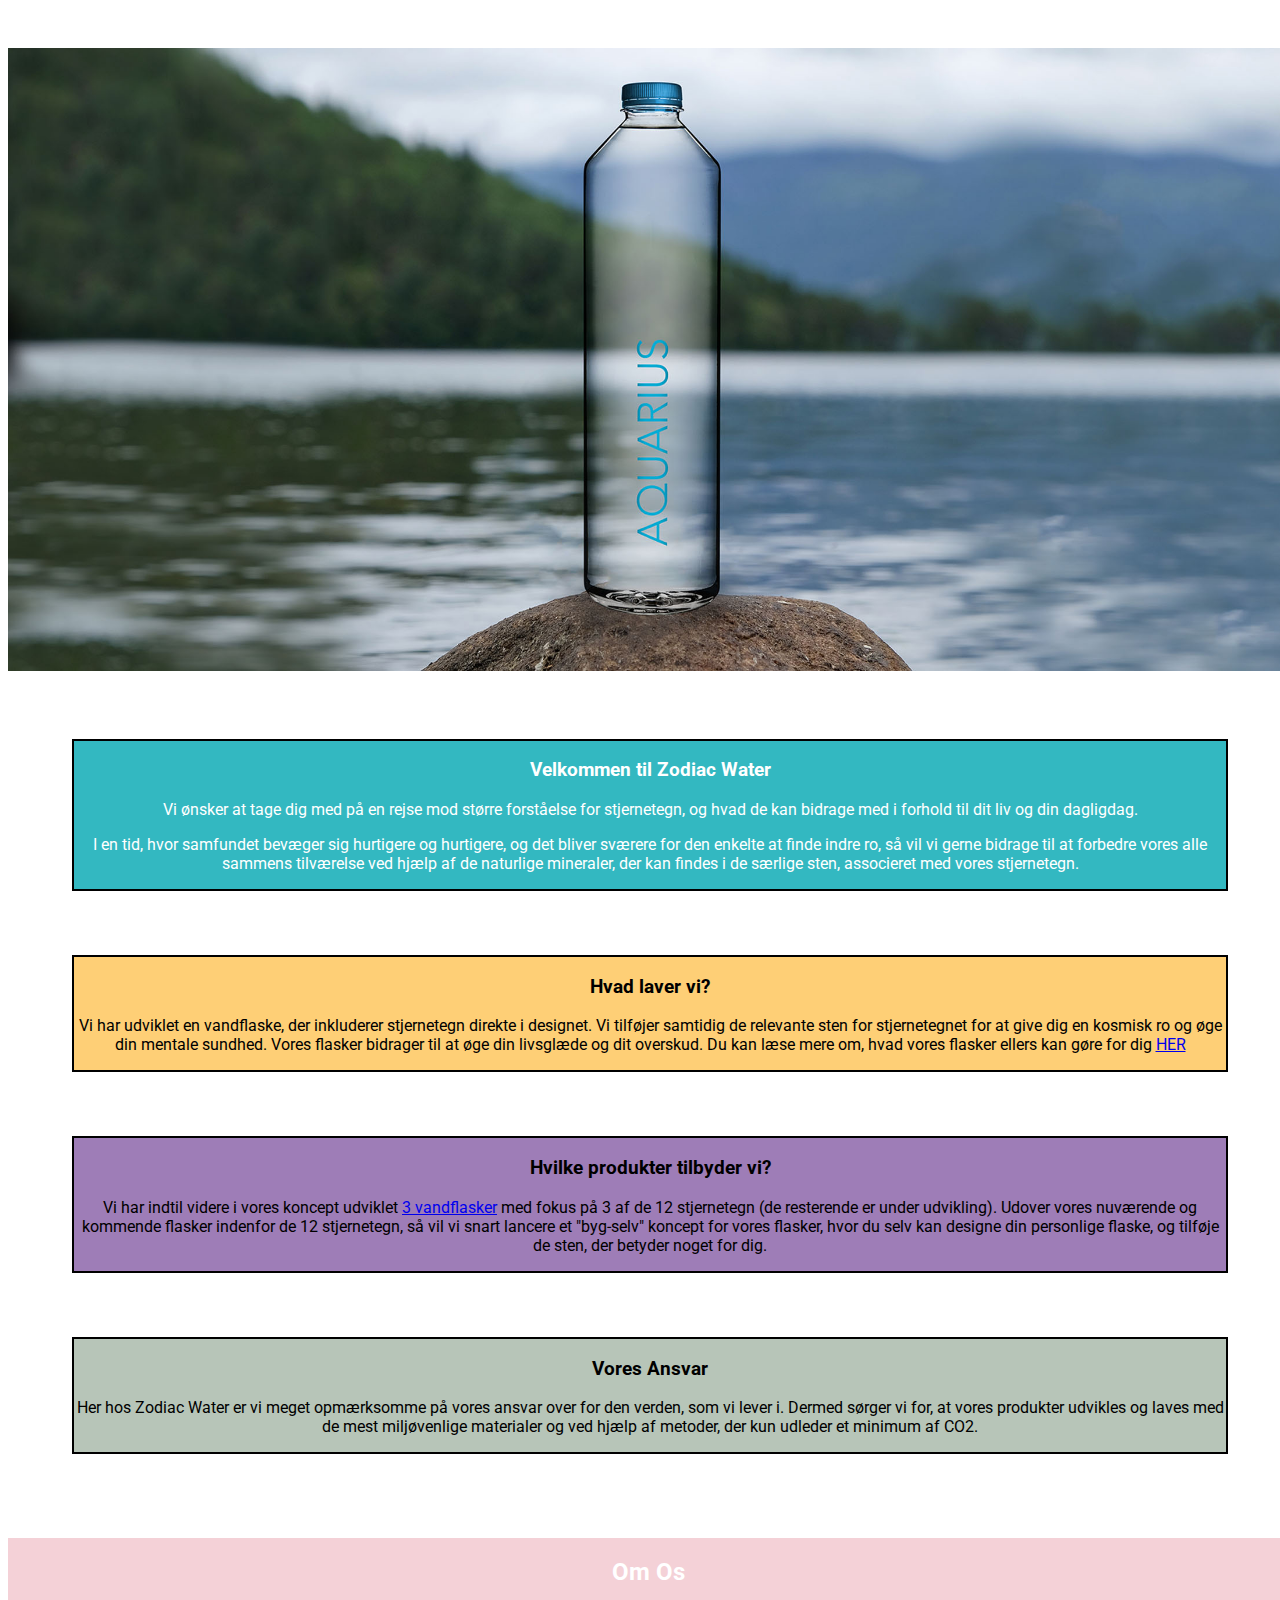
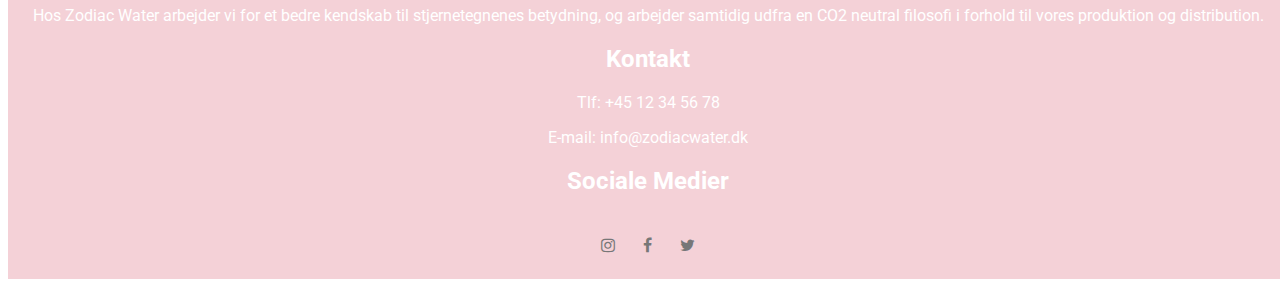
==== index.html @ 23003e14 "Alle filer fra sitet er overført til dette repository" ====
<!doctype html>
<html>
<head>
<meta charset="utf-8">
<meta name="viewport" content="width-device-width, initial-scale=1.0">
<meta name="ROBOTS" CONTENT="NOINDEX, NOFOLLOW">
<title>Zodiac Water</title>
<link rel="stylesheet" href="zodiacindex.css">
<link rel="stylesheet" href="https://cdnjs.cloudflare.com/ajax/libs/font-awesome/4.7.0/css/font-awesome.min.css">
<link href="https://fonts.googleapis.com/css?family=Roboto&display=swap" rel="stylesheet">
</head>

<body>
<div class="wrapper">
	<!-- Main nav bar area -->
	<nav class="topnav">
		<a href="index.html"><img src="logo.png" id="logo" alt="Logo" class="responsive"></a>
		<ul id="myLinks">
			<li><a href="index.html">Forside</a></li>
			<li><a href="produkter.html">Produkter</a></li>
			<li><a href="voreskoncept.html">Vores Koncept</a></li>
			<li><a href="kontakt.html">Kontakt</a></li>
		</ul>
			<a href="javascript:void(0);" class="icon" onclick="myFunction()">
    		<i class="fa fa-bars fa-2x"></i>
  			</a>
		<script>
			function myFunction() {
  			var x = document.getElementById("myLinks");
  			if (x.style.display === "block") {
    		x.style.display = "none";
  			} else {
    		x.style.display = "block";
  				}
			}
		</script>
	</nav>
	<!-- Main content area -->
	<section class="content">
		<img src="../forside vandflaske.jpg" alt="Stjernetegnsvandflaske" class="responsive">
		<article id="velkommen" class="maincon">
			<h3>Velkommen til Zodiac Water</h3>
			<p>Vi ønsker at tage dig med på en rejse mod større forståelse for stjernetegn, og hvad de kan bidrage med i forhold til dit liv og din dagligdag.</p>
			<p>I en tid, hvor samfundet bevæger sig hurtigere og hurtigere, og det bliver sværere for den enkelte at finde indre ro, så vil vi gerne bidrage til at forbedre vores alle sammens tilværelse ved hjælp af de naturlige mineraler, der kan findes i de særlige sten, associeret med vores stjernetegn.</p>
		</article>
		<article id="laver" class="maincon">
			<h3>Hvad laver vi?</h3>
			<p>Vi har udviklet en vandflaske, der inkluderer stjernetegn direkte i designet. Vi tilføjer samtidig de relevante sten for stjernetegnet for at give dig en kosmisk ro og øge din mentale sundhed. Vores flasker bidrager til at øge din livsglæde og dit overskud. Du kan læse mere om, hvad vores flasker ellers kan gøre for dig <a href="voreskoncept.html">HER</a></p>
		</article>
		<article id="produkter" class="maincon">
			<h3>Hvilke produkter tilbyder vi?</h3>
			<p>Vi har indtil videre i vores koncept udviklet <a href="produkter.html">3 vandflasker</a> med fokus på 3 af de 12 stjernetegn (de resterende er under udvikling). Udover vores nuværende og kommende flasker indenfor de 12 stjernetegn, så vil vi snart lancere et "byg-selv" koncept for vores flasker, hvor du selv kan designe din personlige flaske, og tilføje de sten, der betyder noget for dig.</p>
		</article>
		<article id="ansvar" class="maincon">
			<h3>Vores Ansvar</h3>
			<p>Her hos Zodiac Water er vi meget opmærksomme på vores ansvar over for den verden, som vi lever i. Dermed sørger vi for, at vores produkter udvikles og laves med de mest miljøvenlige materialer og ved hjælp af metoder, der kun udleder et minimum af CO2.</p>
		</article>
	</section>
<footer class="main-footer">
	<article><h2>Om Os</h2>
	<p>Hos Zodiac Water arbejder vi for et bedre kendskab til stjernetegnenes betydning, og arbejder samtidig udfra en CO2 neutral filosofi i forhold til vores produktion og distribution.</p>
	</article>
	<article><h2>Kontakt</h2>
		<p>Tlf: +45 12 34 56 78</p>
		<p>E-mail: info@zodiacwater.dk</p>
	</article>
	<article><h2>Sociale Medier</h2>
		<p class="col-md-6 col-sm-6">
               	<ul class="social-icon">
                   	<li><a href="#" class="fa fa-instagram"></a></li>
                   	<li><a href="#" class="fa fa-facebook"></a></li>
					<li><a href="#" class="fa fa-twitter"></a></li>			
               	</ul>
        </p>

	</article>
</footer>
</div>
</body>
</html>
---- zodiacindex.css ----
@charset "utf-8";
/* CSS Document */

body {
	width: 100%;
	font-family: 'Roboto', sans-serif;
}
.wrapper {
	max-width: 100%;
	margin: 0 0;
}
.wrapper > * {
	border-radius: 0px;
}
/* Vi navngiver områder udfra grid-area property. */
.topnav {
  	grid-area: nav;	
  	overflow: hidden;
  	background-color: #ffffff;
  	position: relative;
  	width: 100%;
}
.content {
	grid-area: content;
	text-align: center;
}
.main-footer {
	grid-area: footer;
	text-align: center;
	background-color: #F4D1D7;
	color: #ffffff;
}
.topnav #myLinks {
  display: none;
}
.topnav a {
  color: black;
  padding: 10px 10px;
  text-decoration: none;
  font-size: 17px;
  display: block;
}
.topnav a.icon {
  background: #ffffff;
  display: block;
  position: absolute;
  right: 2%;
  top: 25px;
}
.topnav a:hover {
  background-color: #ffffff;
  color: black;
}
.active {
  background-color: #4CAF50;
  color: white;
}
#logo {
	position: absolute;
	left: 0;
	right: 0;
	margin-right: auto;
	margin-left: auto;
}
.responsive {
  width: 100%;
  height: auto;
}
.maincon {
  	width: 90%;
  	border: 2px solid #000000;
  	padding: 0px;
  	margin: 5%;
	float: center;
}
#velkommen {
	background-color: #33B8C1;
	color: white;
}
#laver {
	background-color: #FECF76;
}
#produkter {
	background-color: #9E7DB7;
}
#ansvar {
	background-color: #B7C5B8;
}
.social-icon {
    position: relative;
    padding: 0;
    margin: 0;
    text-align: center;
}

.social-icon li {
    display: inline-block;
    list-style: none;
}

.social-icon li a {
    color: #777;
    cursor: pointer;
    font-size: 16px;
    text-decoration: none;
    transition: all 0.4s ease-in-out;
    text-align: center;
    vertical-align: middle;
    position: relative;
    margin: 22px 12px 10px 12px;
}

.social-icon li a:hover {
    color: #000;
    transform: scale(1.1);
}
/* mobile first */
.wrapper {
	display: grid;
	grid-gap: 20px;
	grid-template-areas:
		"nav     nav"
		"content content"
		"footer  footer";
}
@media (min-width: 500px) {
	.wrapper {
		grid-template-columns: 1fr 3fr;
		grid-template-areas:
			"nav     nav"
			"content content"
			"footer  footer";
	}
	nav ul {
		display: flex;
		justify-content: space-between;
	}
}
@media (min-width: 700px) {
	.wrapper {
		grid-template-columns: 1fr 4fr 1fr;
		grid-template-areas:
			"nav     nav     nav"
			"content content content"
			"footer  footer  footer";			
	}
	nav ul {
		flex-drection: column;
	}
}
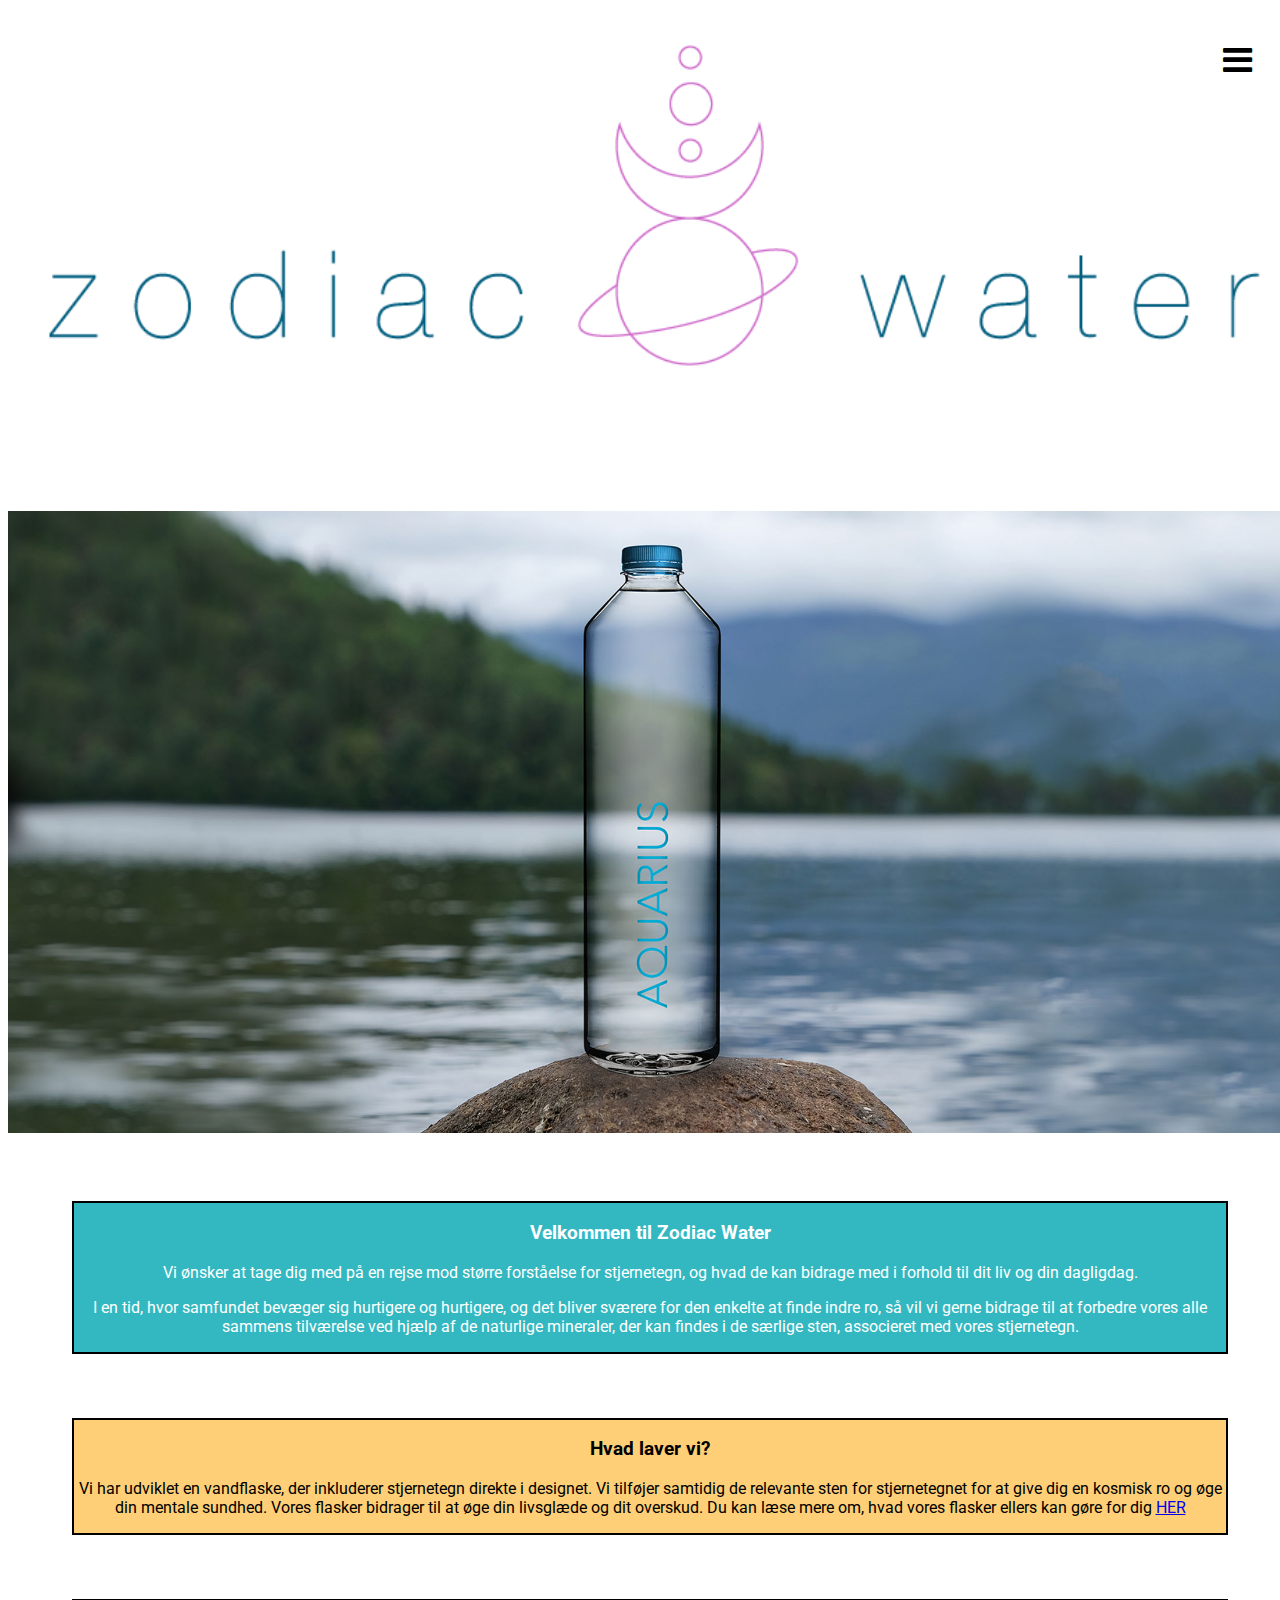
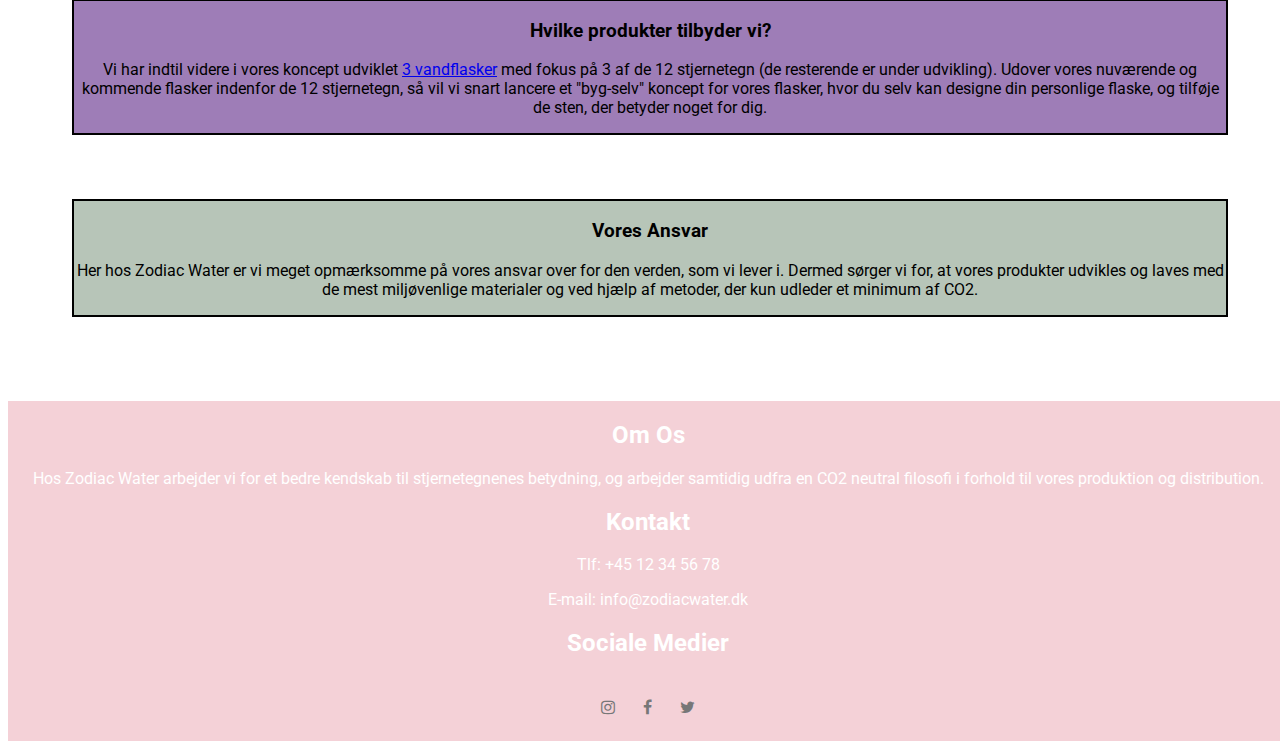
==== commit 8959eacd: "filer opdateret til ny responsiv menu" ====
--- a/index.html
+++ b/index.html
@@ -13,8 +13,8 @@
 <body>
 <div class="wrapper">
 	<!-- Main nav bar area -->
-	<nav class="topnav">
-		<a href="index.html"><img src="logo.png" id="logo" alt="Logo" class="responsive"></a>
+	<nav class="topnav" id="Firstnav">
+		<a href="index.html"><img src="logo_desktop.png" id="logo" alt="Logo" class="responsive"></a>
 		<ul id="myLinks">
 			<li><a href="index.html">Forside</a></li>
 			<li><a href="produkter.html">Produkter</a></li>
@@ -26,18 +26,19 @@
   			</a>
 		<script>
 			function myFunction() {
-  			var x = document.getElementById("myLinks");
-  			if (x.style.display === "block") {
-    		x.style.display = "none";
+  			var x = document.getElementById("myTopnav");
+  			if (x.className === "topnav") {
+    		x.className += " responsive";
   			} else {
-    		x.style.display = "block";
-  				}
-			}
-		</script>
+    		x.className = "topnav";
+  }
+}
+</script>
+
 	</nav>
 	<!-- Main content area -->
 	<section class="content">
-		<img src="../forside vandflaske.jpg" alt="Stjernetegnsvandflaske" class="responsive">
+		<img src="forside_vandflaske.jpg" alt="Stjernetegnsvandflaske" class="responsive">
 		<article id="velkommen" class="maincon">
 			<h3>Velkommen til Zodiac Water</h3>
 			<p>Vi ønsker at tage dig med på en rejse mod større forståelse for stjernetegn, og hvad de kan bidrage med i forhold til dit liv og din dagligdag.</p>
--- a/zodiacindex.css
+++ b/zodiacindex.css
@@ -55,13 +55,7 @@
   background-color: #4CAF50;
   color: white;
 }
-#logo {
-	position: absolute;
-	left: 0;
-	right: 0;
-	margin-right: auto;
-	margin-left: auto;
-}
+
 .responsive {
   width: 100%;
   height: auto;
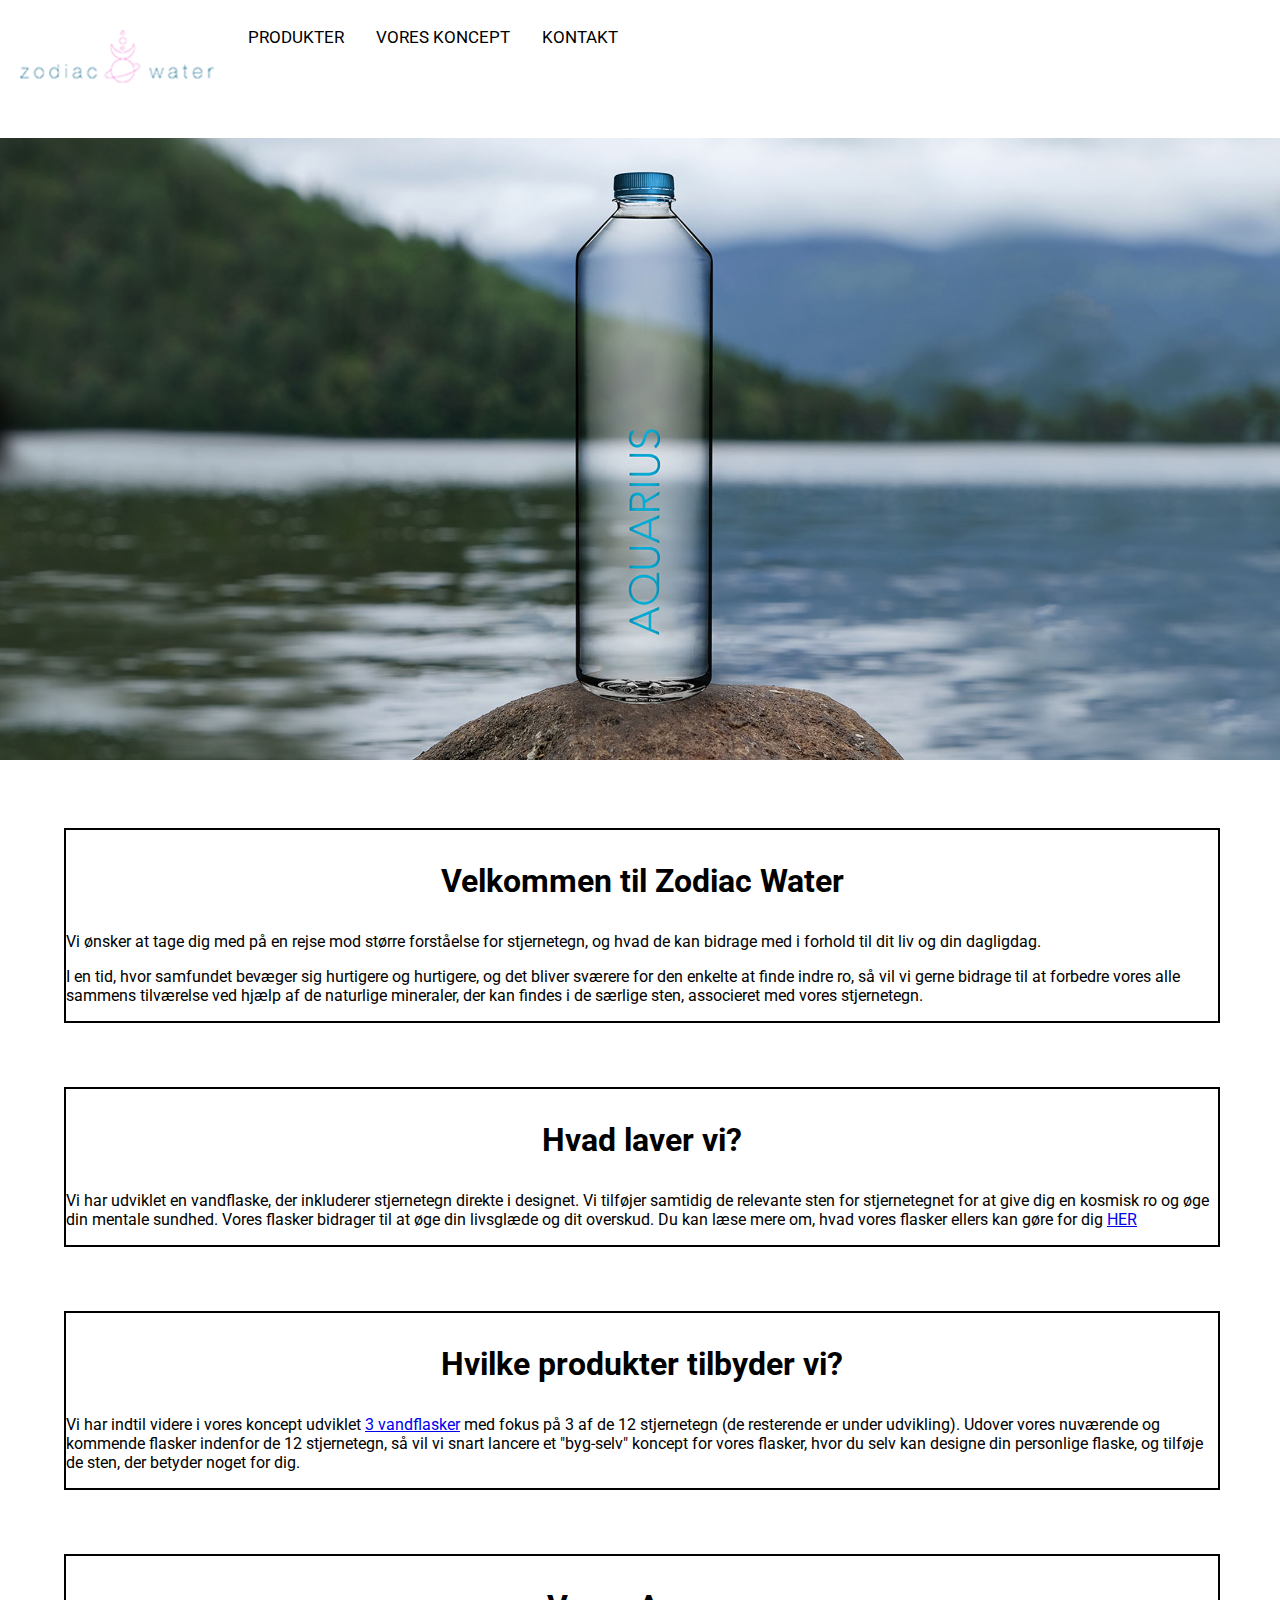
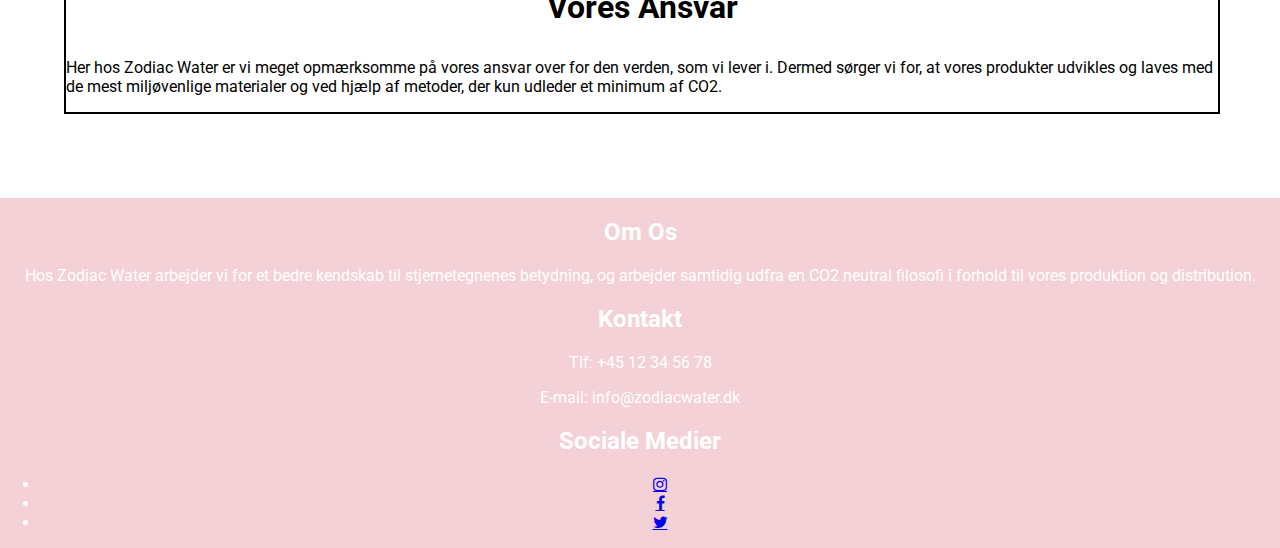
==== commit 9412792e: "Ny menu lavet færdig og tilpasset html og css" ====
--- a/index.html
+++ b/index.html
@@ -12,31 +12,26 @@
 
 <body>
 <div class="wrapper">
-	<!-- Main nav bar area -->
-	<nav class="topnav" id="Firstnav">
-		<a href="index.html"><img src="logo_desktop.png" id="logo" alt="Logo" class="responsive"></a>
-		<ul id="myLinks">
-			<li><a href="index.html">Forside</a></li>
-			<li><a href="produkter.html">Produkter</a></li>
-			<li><a href="voreskoncept.html">Vores Koncept</a></li>
-			<li><a href="kontakt.html">Kontakt</a></li>
-		</ul>
-			<a href="javascript:void(0);" class="icon" onclick="myFunction()">
-    		<i class="fa fa-bars fa-2x"></i>
-  			</a>
-		<script>
-			function myFunction() {
-  			var x = document.getElementById("myTopnav");
-  			if (x.className === "topnav") {
-    		x.className += " responsive";
-  			} else {
-    		x.className = "topnav";
+	<nav class="topnav" id="myTopnav">
+	<a href="index.html"><img src="logo_desktop1.png" id="logo" alt="Logo" class="responsive"></a>
+  <a href="#news">PRODUKTER</a>
+  <a href="#contact">VORES KONCEPT</a>
+  <a href="#about">KONTAKT</a>
+  <a href="javascript:void(0);" class="icon" onclick="myFunction()">
+    <i class="fa fa-bars fa-2x"></i>
+  </a>
+</nav>
+	
+	<script>
+function myFunction() {
+  var x = document.getElementById("myTopnav");
+  if (x.className === "topnav") {
+    x.className += " responsive";
+  } else {
+    x.className = "topnav";
   }
 }
 </script>
-
-	</nav>
-	<!-- Main content area -->
 	<section class="content">
 		<img src="forside_vandflaske.jpg" alt="Stjernetegnsvandflaske" class="responsive">
 		<article id="velkommen" class="maincon">
--- a/zodiacindex.css
+++ b/zodiacindex.css
@@ -1,28 +1,30 @@
 @charset "utf-8";
 /* CSS Document */
-
 body {
-	width: 100%;
-	font-family: 'Roboto', sans-serif;
+  margin: 0;
+  font-family: 'Roboto', sans-serif;
 }
 .wrapper {
 	max-width: 100%;
 	margin: 0 0;
+	display: grid;
+	grid-gap: 20px;
+	grid-template-areas:
+		"nav     nav     nav"
+		"content content content"
+		"footer  footer  footer";
 }
 .wrapper > * {
 	border-radius: 0px;
 }
-/* Vi navngiver områder udfra grid-area property. */
+
 .topnav {
-  	grid-area: nav;	
-  	overflow: hidden;
-  	background-color: #ffffff;
-  	position: relative;
-  	width: 100%;
+	grid-area: nav;
+  overflow: hidden;
+  background-color: #ffffff;
 }
 .content {
 	grid-area: content;
-	text-align: center;
 }
 .main-footer {
 	grid-area: footer;
@@ -30,35 +32,29 @@
 	background-color: #F4D1D7;
 	color: #ffffff;
 }
-.topnav #myLinks {
-  display: none;
-}
+
 .topnav a {
-  color: black;
-  padding: 10px 10px;
+  float: left;
+  display: block;
+  color: #000000;
+  text-align: center;
+  padding: 14px 16px;
+	margin-top: 1%;
   text-decoration: none;
   font-size: 17px;
-  display: block;
 }
-.topnav a.icon {
-  background: #ffffff;
-  display: block;
-  position: absolute;
-  right: 2%;
-  top: 25px;
-}
+
 .topnav a:hover {
-  background-color: #ffffff;
   color: black;
 }
-.active {
+
+.topnav a.responsive {
   background-color: #4CAF50;
   color: white;
 }
 
-.responsive {
-  width: 100%;
-  height: auto;
+.topnav .icon {
+  display: none;
 }
 .maincon {
   	width: 90%;
@@ -67,78 +63,46 @@
   	margin: 5%;
 	float: center;
 }
-#velkommen {
-	background-color: #33B8C1;
-	color: white;
+.responsive {
+  width: 100%;
+  height: auto;
 }
-#laver {
-	background-color: #FECF76;
-}
-#produkter {
-	background-color: #9E7DB7;
-}
-#ansvar {
-	background-color: #B7C5B8;
-}
-.social-icon {
-    position: relative;
-    padding: 0;
-    margin: 0;
-    text-align: center;
+h3 {
+	text-align: center;
+	font-size: 2em;
 }
 
-.social-icon li {
-    display: inline-block;
-    list-style: none;
-}
-
-.social-icon li a {
-    color: #777;
-    cursor: pointer;
-    font-size: 16px;
-    text-decoration: none;
-    transition: all 0.4s ease-in-out;
-    text-align: center;
-    vertical-align: middle;
-    position: relative;
-    margin: 22px 12px 10px 12px;
-}
-
-.social-icon li a:hover {
-    color: #000;
-    transform: scale(1.1);
-}
-/* mobile first */
+@media screen and (max-width: 600px) {
+  .topnav a:not(:first-child) {display: none;}
+  .topnav a.icon {
+    float: right;
+    display: block;
+	  margin-top: 5%;
+	  margin-right: 3%;
+  }
+.topnav a.logo {
+		width: 100%;
+		text-align: center;
+	}
 .wrapper {
-	display: grid;
-	grid-gap: 20px;
-	grid-template-areas:
-		"nav     nav"
-		"content content"
-		"footer  footer";
-}
-@media (min-width: 500px) {
-	.wrapper {
 		grid-template-columns: 1fr 3fr;
 		grid-template-areas:
 			"nav     nav"
 			"content content"
 			"footer  footer";
 	}
-	nav ul {
-		display: flex;
-		justify-content: space-between;
-	}
 }
-@media (min-width: 700px) {
-	.wrapper {
-		grid-template-columns: 1fr 4fr 1fr;
-		grid-template-areas:
-			"nav     nav     nav"
-			"content content content"
-			"footer  footer  footer";			
-	}
-	nav ul {
-		flex-drection: column;
-	}
+
+@media screen and (max-width: 600px) {
+  .topnav.responsive {position: relative;}
+  .topnav.responsive .icon {
+    position: absolute;
+    right: 0;
+    top: 0;
+  }
+  .topnav.responsive a {
+    float: none;
+    display: block;
+    text-align: left;
+  }
 }
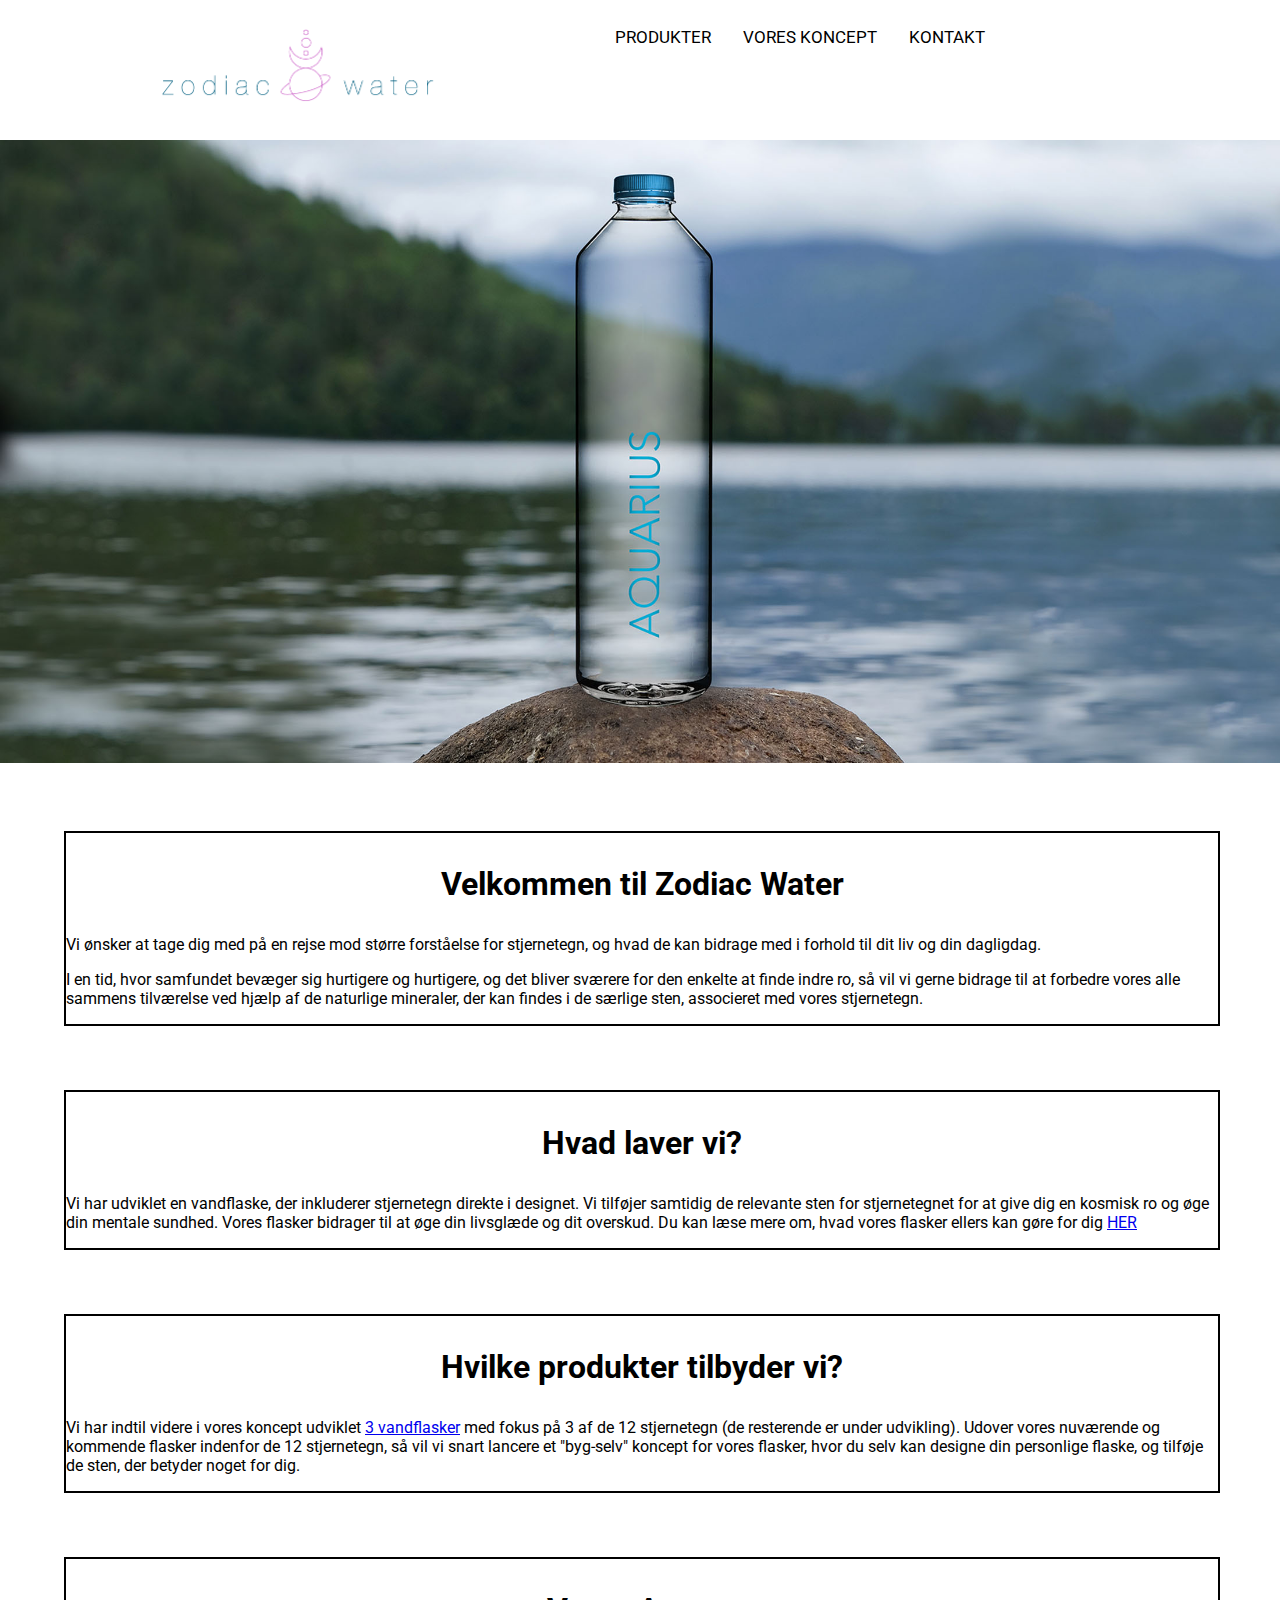
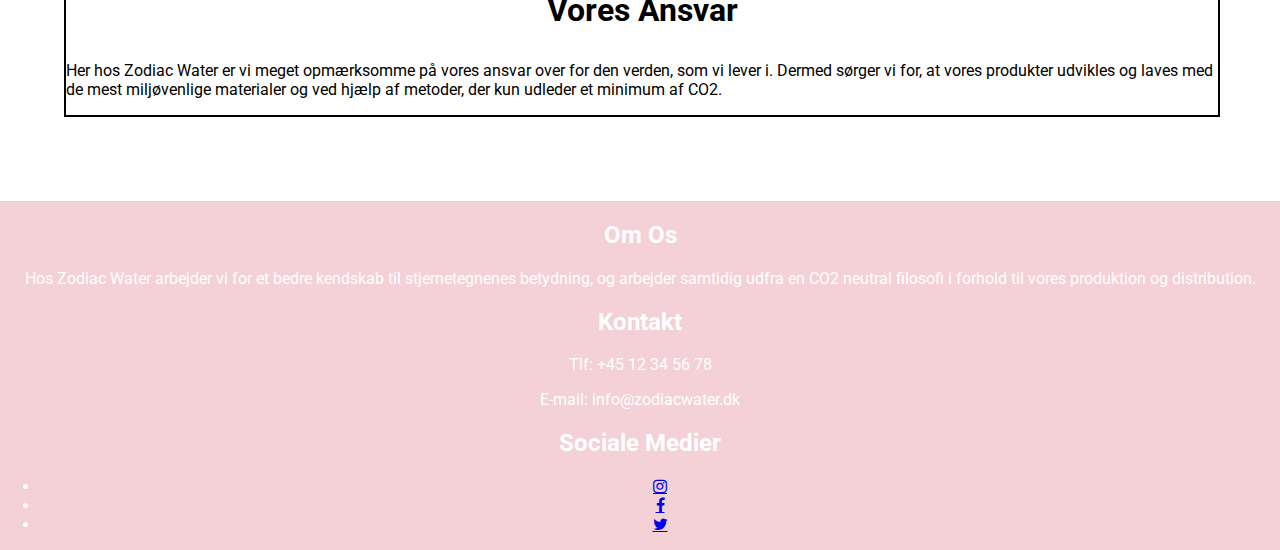
==== commit d23d46cc: "nyt logo og enkelte styling ændringer i css" ====
--- a/index.html
+++ b/index.html
@@ -13,10 +13,10 @@
 <body>
 <div class="wrapper">
 	<nav class="topnav" id="myTopnav">
-	<a href="index.html"><img src="logo_desktop1.png" id="logo" alt="Logo" class="responsive"></a>
-  <a href="#news">PRODUKTER</a>
-  <a href="#contact">VORES KONCEPT</a>
-  <a href="#about">KONTAKT</a>
+	<a href="index.html"><img src="zw_logo.png" id="logo" alt="Logo" class="responsive"></a>
+  <a href="produkter.html">PRODUKTER</a>
+  <a href="voreskoncept.html">VORES KONCEPT</a>
+  <a href="kontakt.html">KONTAKT</a>
   <a href="javascript:void(0);" class="icon" onclick="myFunction()">
     <i class="fa fa-bars fa-2x"></i>
   </a>
--- a/zodiacindex.css
+++ b/zodiacindex.css
@@ -56,6 +56,11 @@
 .topnav .icon {
   display: none;
 }
+
+#logo {
+	max-width: 50%;
+	max-height: 2%;
+}
 .maincon {
   	width: 90%;
   	border: 2px solid #000000;
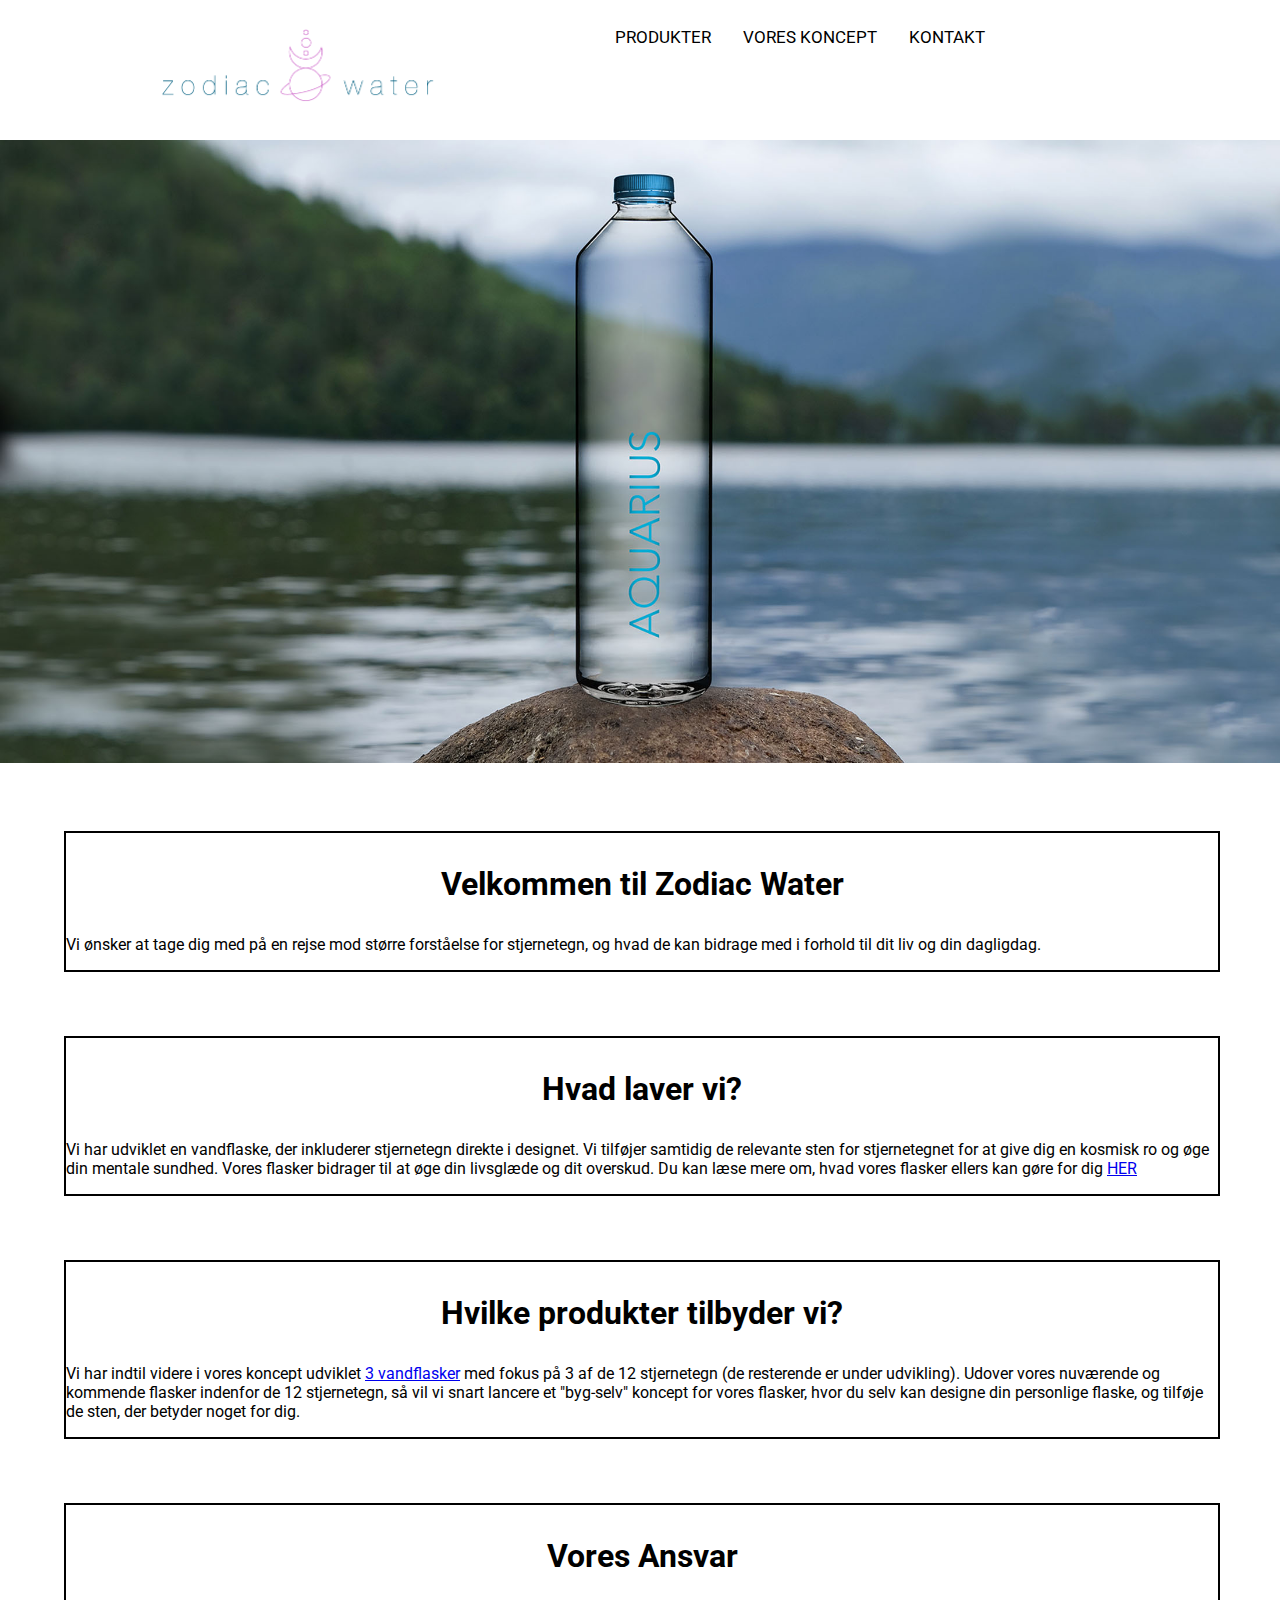
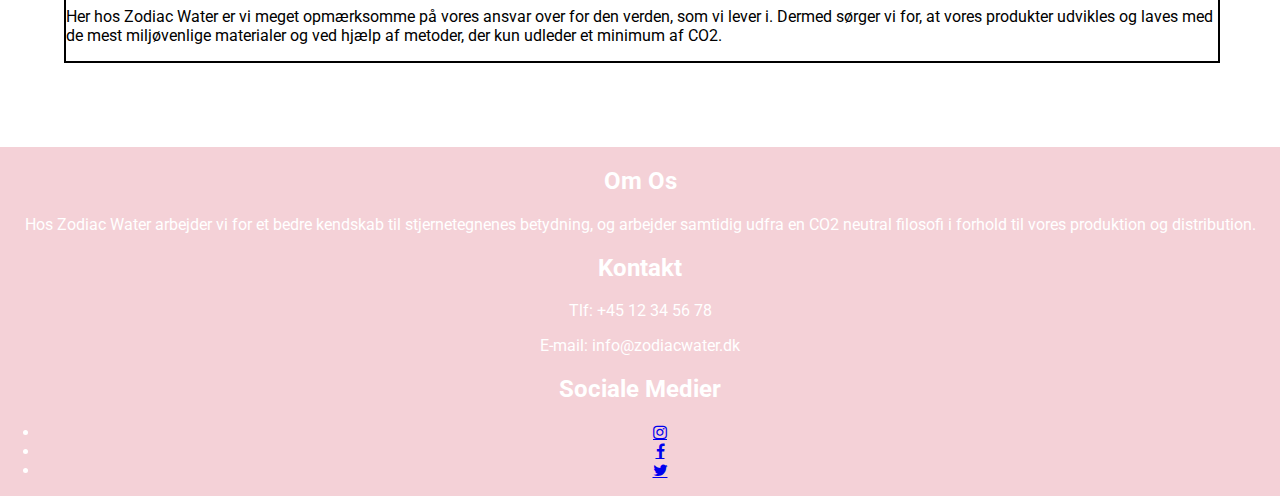
==== commit 09efbc9b: "Nuværende live version uploadet og klar til aflevering" ====
--- a/index.html
+++ b/index.html
@@ -37,7 +37,6 @@
 		<article id="velkommen" class="maincon">
 			<h3>Velkommen til Zodiac Water</h3>
 			<p>Vi ønsker at tage dig med på en rejse mod større forståelse for stjernetegn, og hvad de kan bidrage med i forhold til dit liv og din dagligdag.</p>
-			<p>I en tid, hvor samfundet bevæger sig hurtigere og hurtigere, og det bliver sværere for den enkelte at finde indre ro, så vil vi gerne bidrage til at forbedre vores alle sammens tilværelse ved hjælp af de naturlige mineraler, der kan findes i de særlige sten, associeret med vores stjernetegn.</p>
 		</article>
 		<article id="laver" class="maincon">
 			<h3>Hvad laver vi?</h3>
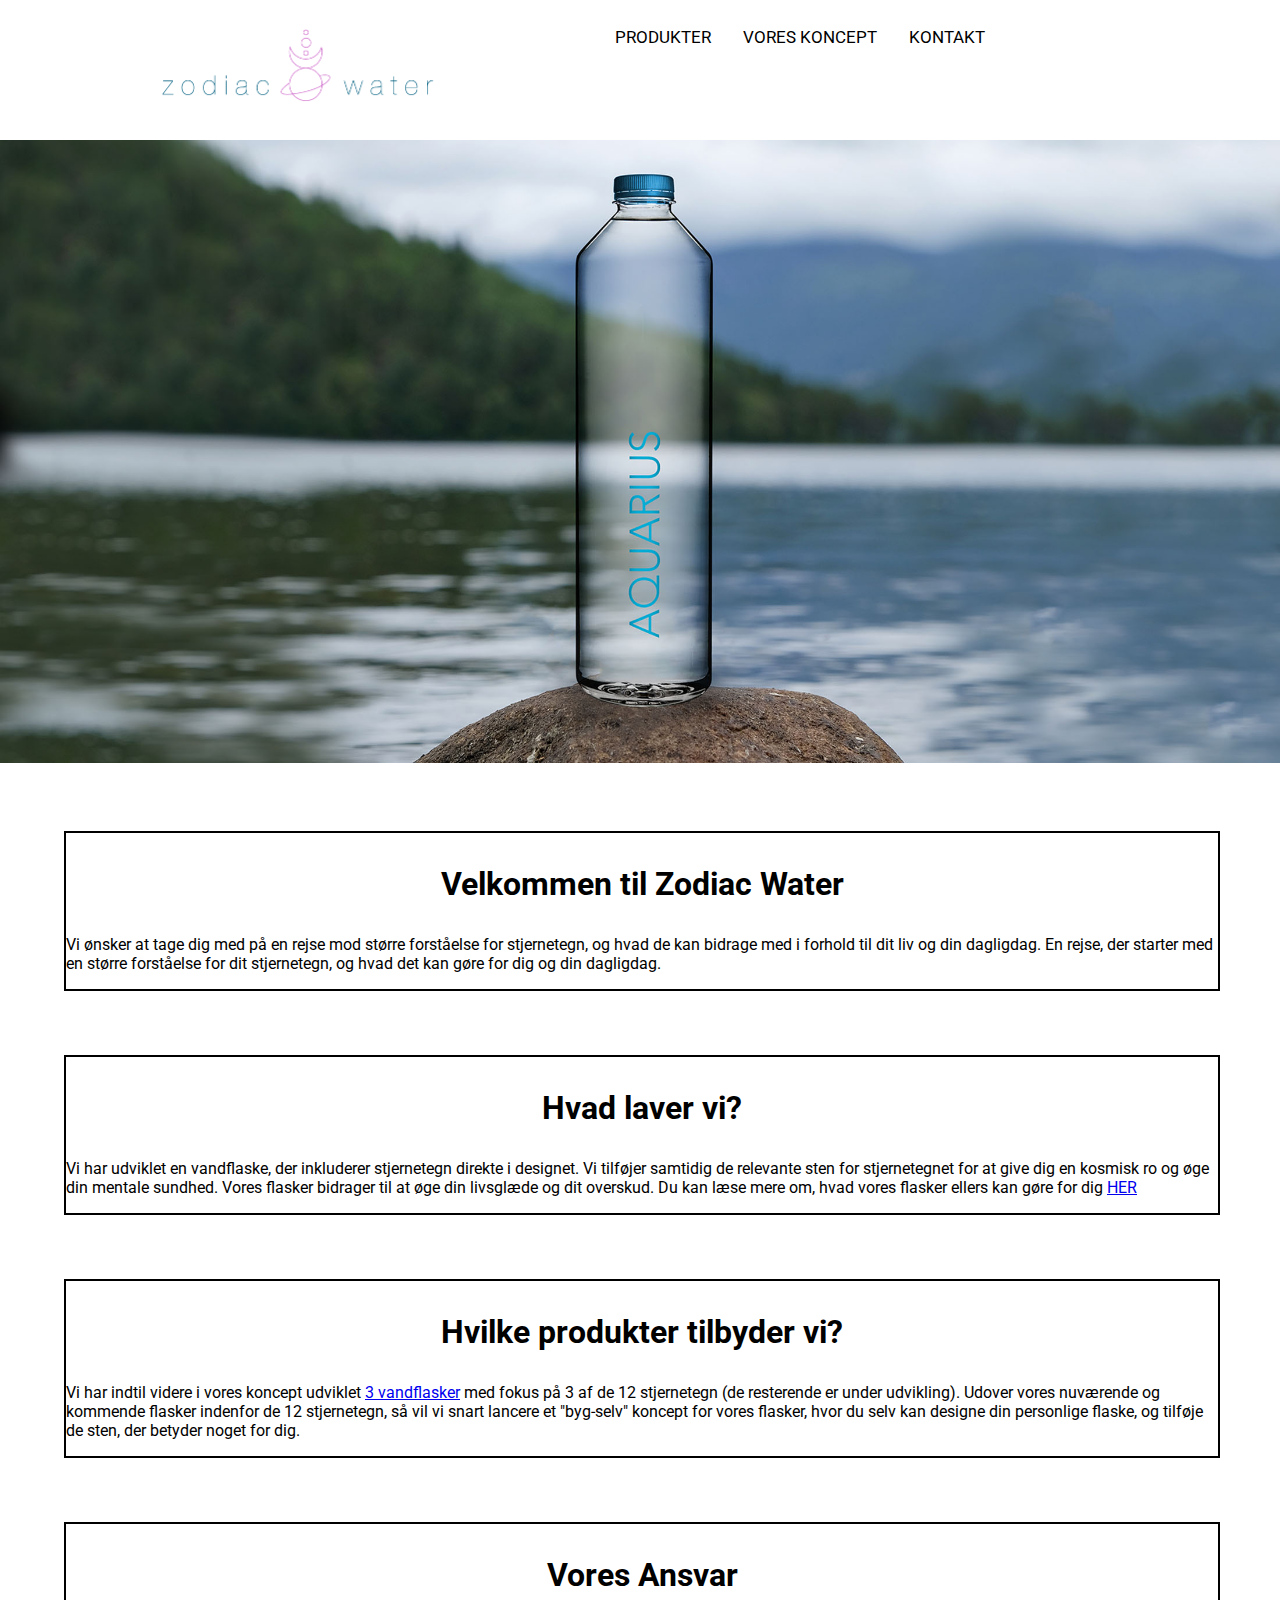
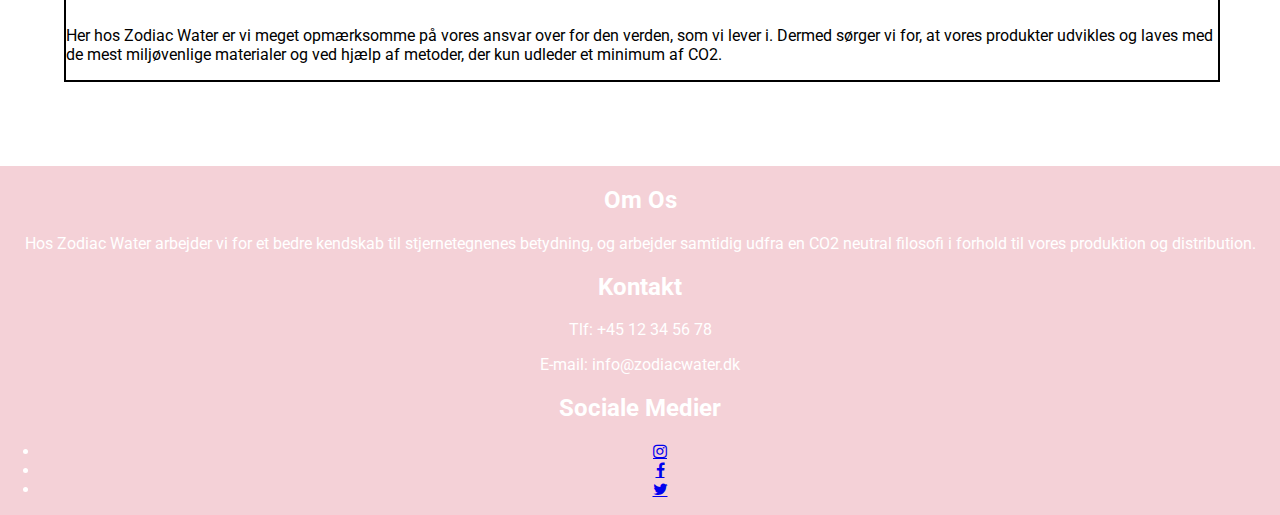
==== commit 85cdbde0: "tekst tilføjet i første article" ====
--- a/index.html
+++ b/index.html
@@ -36,7 +36,7 @@
 		<img src="forside_vandflaske.jpg" alt="Stjernetegnsvandflaske" class="responsive">
 		<article id="velkommen" class="maincon">
 			<h3>Velkommen til Zodiac Water</h3>
-			<p>Vi ønsker at tage dig med på en rejse mod større forståelse for stjernetegn, og hvad de kan bidrage med i forhold til dit liv og din dagligdag.</p>
+			<p>Vi ønsker at tage dig med på en rejse mod større forståelse for stjernetegn, og hvad de kan bidrage med i forhold til dit liv og din dagligdag. En rejse, der starter med en større forståelse for dit stjernetegn, og hvad det kan gøre for dig og din dagligdag.</p>
 		</article>
 		<article id="laver" class="maincon">
 			<h3>Hvad laver vi?</h3>
